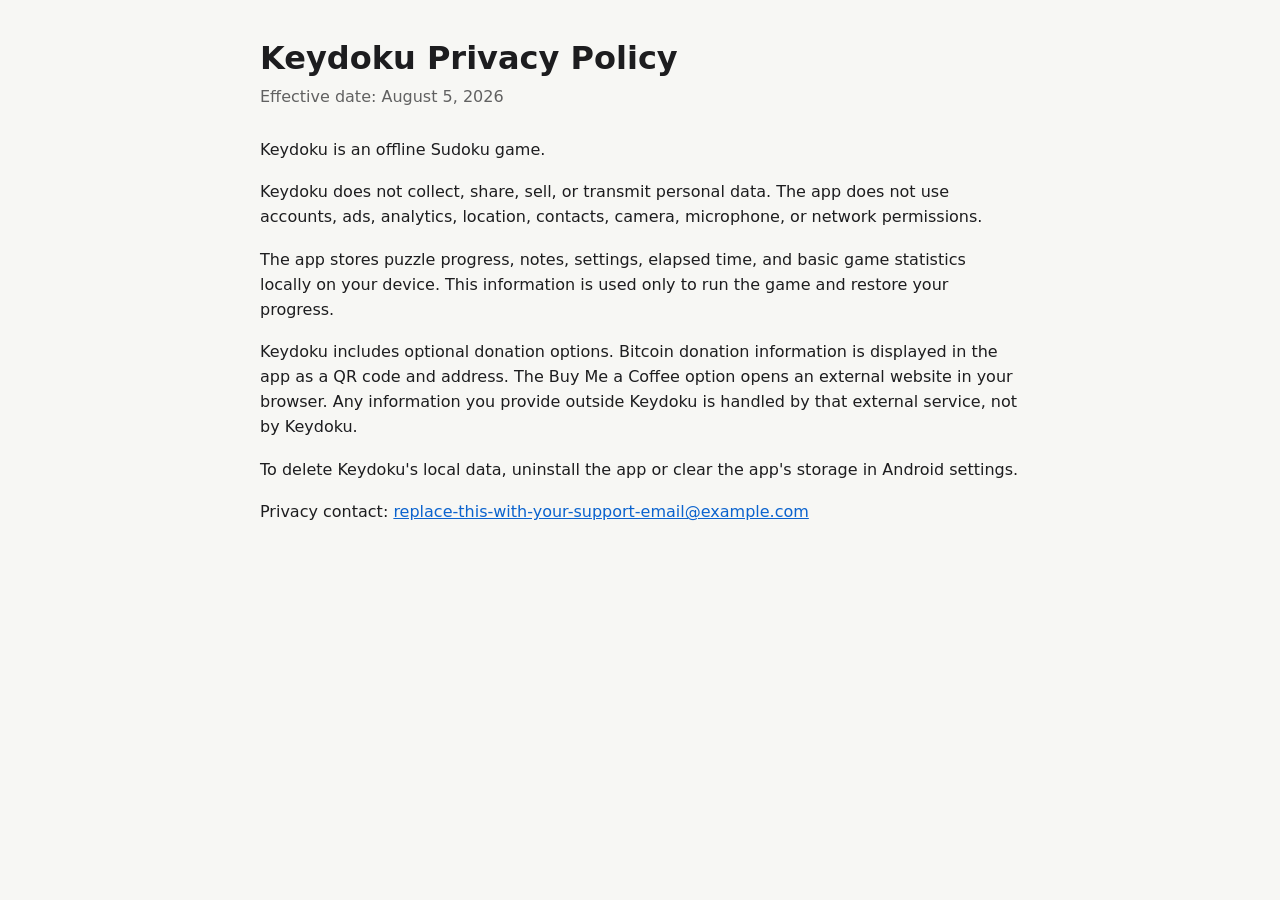
==== keydoku_production/privacy/index.html @ abfcf635 "Initial Keydoku Android app" ====
<!doctype html>
<html lang="en">
<head>
  <meta charset="utf-8">
  <meta name="viewport" content="width=device-width, initial-scale=1">
  <title>Keydoku Privacy Policy</title>
  <style>
    body {
      margin: 0;
      color: #1d1d1f;
      background: #f7f7f4;
      font: 16px/1.55 system-ui, -apple-system, BlinkMacSystemFont, "Segoe UI", sans-serif;
    }
    main {
      max-width: 760px;
      margin: 0 auto;
      padding: 40px 20px 56px;
    }
    h1 {
      margin: 0 0 8px;
      font-size: 2rem;
      line-height: 1.15;
    }
    .date {
      margin: 0 0 28px;
      color: #616161;
    }
    p {
      margin: 0 0 18px;
    }
    a {
      color: #0b63ce;
    }
  </style>
</head>
<body>
  <main>
    <h1>Keydoku Privacy Policy</h1>
    <p class="date">Effective date: August 5, 2026</p>

    <p>Keydoku is an offline Sudoku game.</p>

    <p>Keydoku does not collect, share, sell, or transmit personal data. The app does not use accounts, ads, analytics, location, contacts, camera, microphone, or network permissions.</p>

    <p>The app stores puzzle progress, notes, settings, elapsed time, and basic game statistics locally on your device. This information is used only to run the game and restore your progress.</p>

    <p>Keydoku includes optional donation options. Bitcoin donation information is displayed in the app as a QR code and address. The Buy Me a Coffee option opens an external website in your browser. Any information you provide outside Keydoku is handled by that external service, not by Keydoku.</p>

    <p>To delete Keydoku's local data, uninstall the app or clear the app's storage in Android settings.</p>

    <p>Privacy contact: <a href="mailto:replace-this-with-your-support-email@example.com">replace-this-with-your-support-email@example.com</a></p>
  </main>
</body>
</html>
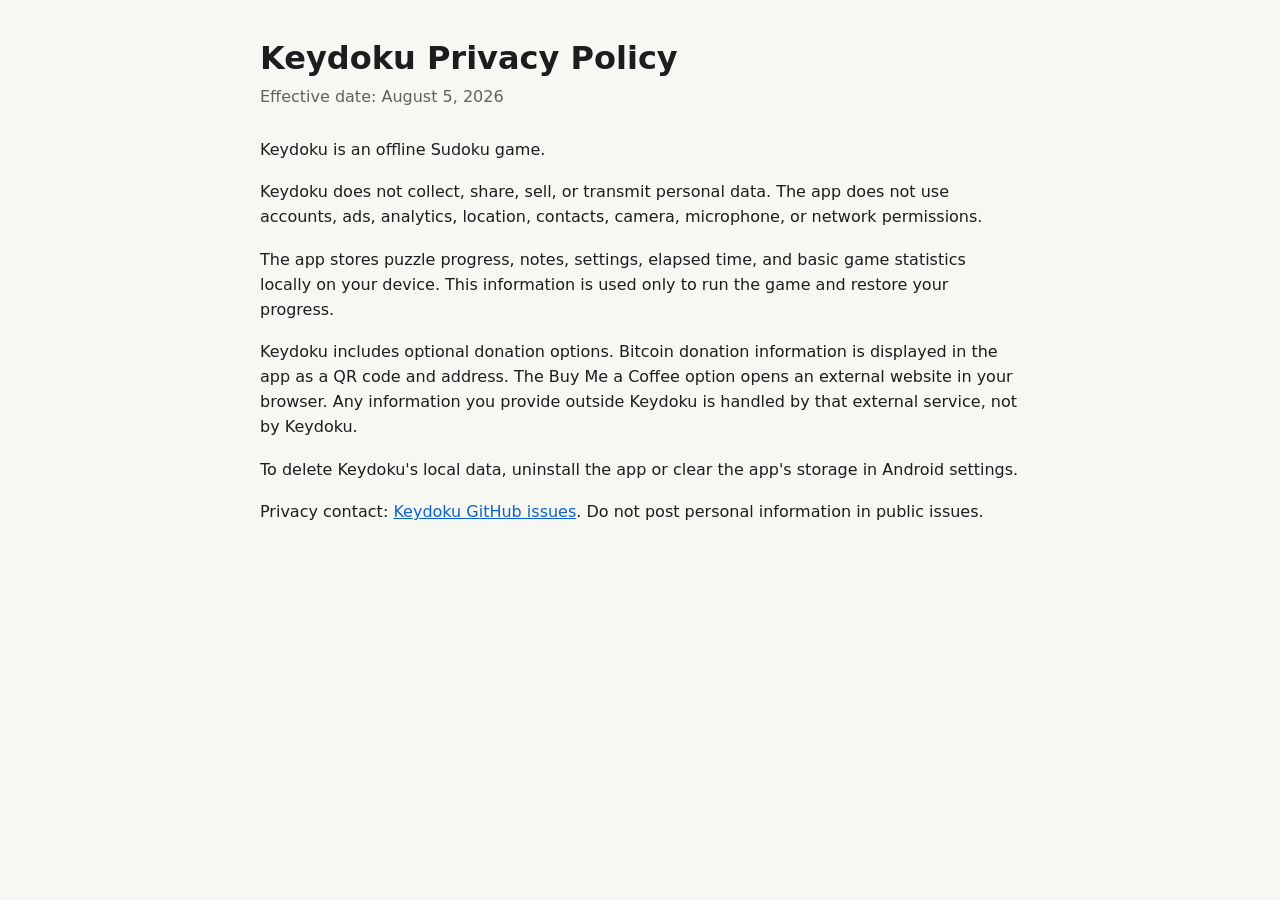
==== commit f433fbdf: "Fix game state bugs and prepare signed GitHub APK releases" ====
--- a/keydoku_production/privacy/index.html
+++ b/keydoku_production/privacy/index.html
@@ -48,7 +48,7 @@
 
     <p>To delete Keydoku's local data, uninstall the app or clear the app's storage in Android settings.</p>
 
-    <p>Privacy contact: <a href="mailto:replace-this-with-your-support-email@example.com">replace-this-with-your-support-email@example.com</a></p>
+    <p>Privacy contact: <a href="https://github.com/d4mysus/Keydoku/issues">Keydoku GitHub issues</a>. Do not post personal information in public issues.</p>
   </main>
 </body>
 </html>
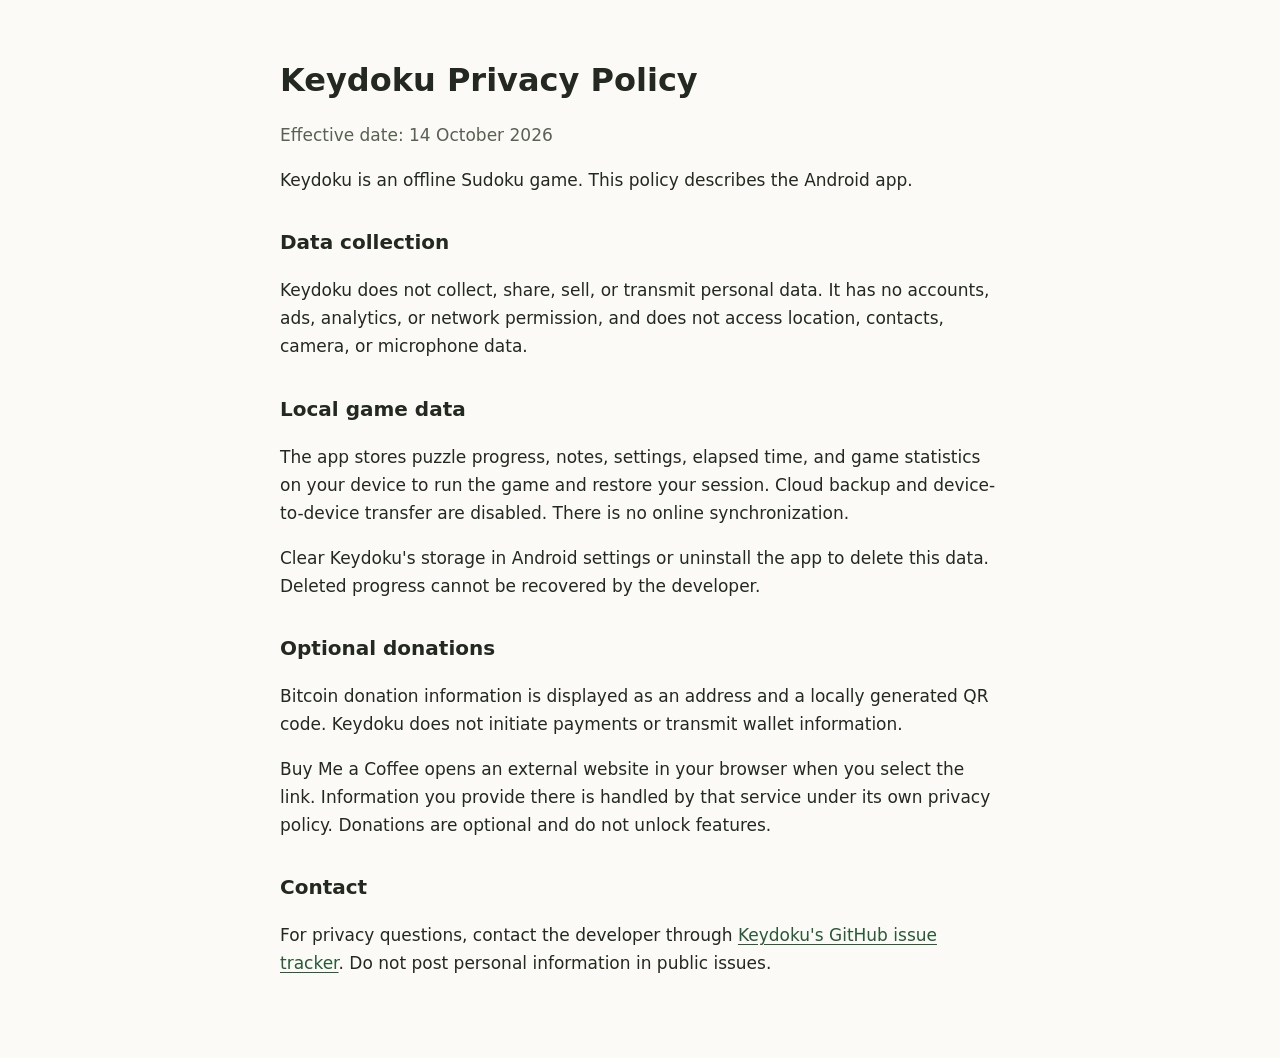
==== commit 07bacf11: "Polish public documentation, website, and release notes" ====
--- a/keydoku_production/privacy/index.html
+++ b/keydoku_production/privacy/index.html
@@ -3,52 +3,33 @@
 <head>
   <meta charset="utf-8">
   <meta name="viewport" content="width=device-width, initial-scale=1">
-  <title>Keydoku Privacy Policy</title>
+  <meta name="description" content="Privacy policy for the Keydoku Android app.">
+  <title>Privacy Policy · Keydoku</title>
   <style>
-    body {
-      margin: 0;
-      color: #1d1d1f;
-      background: #f7f7f4;
-      font: 16px/1.55 system-ui, -apple-system, BlinkMacSystemFont, "Segoe UI", sans-serif;
-    }
-    main {
-      max-width: 760px;
-      margin: 0 auto;
-      padding: 40px 20px 56px;
-    }
-    h1 {
-      margin: 0 0 8px;
-      font-size: 2rem;
-      line-height: 1.15;
-    }
-    .date {
-      margin: 0 0 28px;
-      color: #616161;
-    }
-    p {
-      margin: 0 0 18px;
-    }
-    a {
-      color: #0b63ce;
-    }
+    body { margin: 0; color: #232920; background: #fbfaf7; font: 17px/1.65 system-ui, sans-serif; }
+    main { max-width: 720px; margin: auto; padding: 40px 24px 64px; }
+    h1 { font-size: 2rem; line-height: 1.2; }
+    h2 { margin-top: 32px; font-size: 1.25rem; }
+    .muted { color: #586152; }
+    a { color: #285a36; text-underline-offset: 3px; }
+    a:focus-visible { outline: 3px solid #285a36; outline-offset: 4px; }
   </style>
 </head>
 <body>
   <main>
     <h1>Keydoku Privacy Policy</h1>
-    <p class="date">Effective date: August 5, 2026</p>
-
-    <p>Keydoku is an offline Sudoku game.</p>
-
-    <p>Keydoku does not collect, share, sell, or transmit personal data. The app does not use accounts, ads, analytics, location, contacts, camera, microphone, or network permissions.</p>
-
-    <p>The app stores puzzle progress, notes, settings, elapsed time, and basic game statistics locally on your device. This information is used only to run the game and restore your progress.</p>
-
-    <p>Keydoku includes optional donation options. Bitcoin donation information is displayed in the app as a QR code and address. The Buy Me a Coffee option opens an external website in your browser. Any information you provide outside Keydoku is handled by that external service, not by Keydoku.</p>
-
-    <p>To delete Keydoku's local data, uninstall the app or clear the app's storage in Android settings.</p>
-
-    <p>Privacy contact: <a href="https://github.com/d4mysus/Keydoku/issues">Keydoku GitHub issues</a>. Do not post personal information in public issues.</p>
+    <p class="muted">Effective date: 14 October 2026</p>
+    <p>Keydoku is an offline Sudoku game. This policy describes the Android app.</p>
+    <h2>Data collection</h2>
+    <p>Keydoku does not collect, share, sell, or transmit personal data. It has no accounts, ads, analytics, or network permission, and does not access location, contacts, camera, or microphone data.</p>
+    <h2>Local game data</h2>
+    <p>The app stores puzzle progress, notes, settings, elapsed time, and game statistics on your device to run the game and restore your session. Cloud backup and device-to-device transfer are disabled. There is no online synchronization.</p>
+    <p>Clear Keydoku's storage in Android settings or uninstall the app to delete this data. Deleted progress cannot be recovered by the developer.</p>
+    <h2>Optional donations</h2>
+    <p>Bitcoin donation information is displayed as an address and a locally generated QR code. Keydoku does not initiate payments or transmit wallet information.</p>
+    <p>Buy Me a Coffee opens an external website in your browser when you select the link. Information you provide there is handled by that service under its own privacy policy. Donations are optional and do not unlock features.</p>
+    <h2>Contact</h2>
+    <p>For privacy questions, contact the developer through <a href="https://github.com/d4mysus/Keydoku/issues">Keydoku's GitHub issue tracker</a>. Do not post personal information in public issues.</p>
   </main>
 </body>
 </html>
